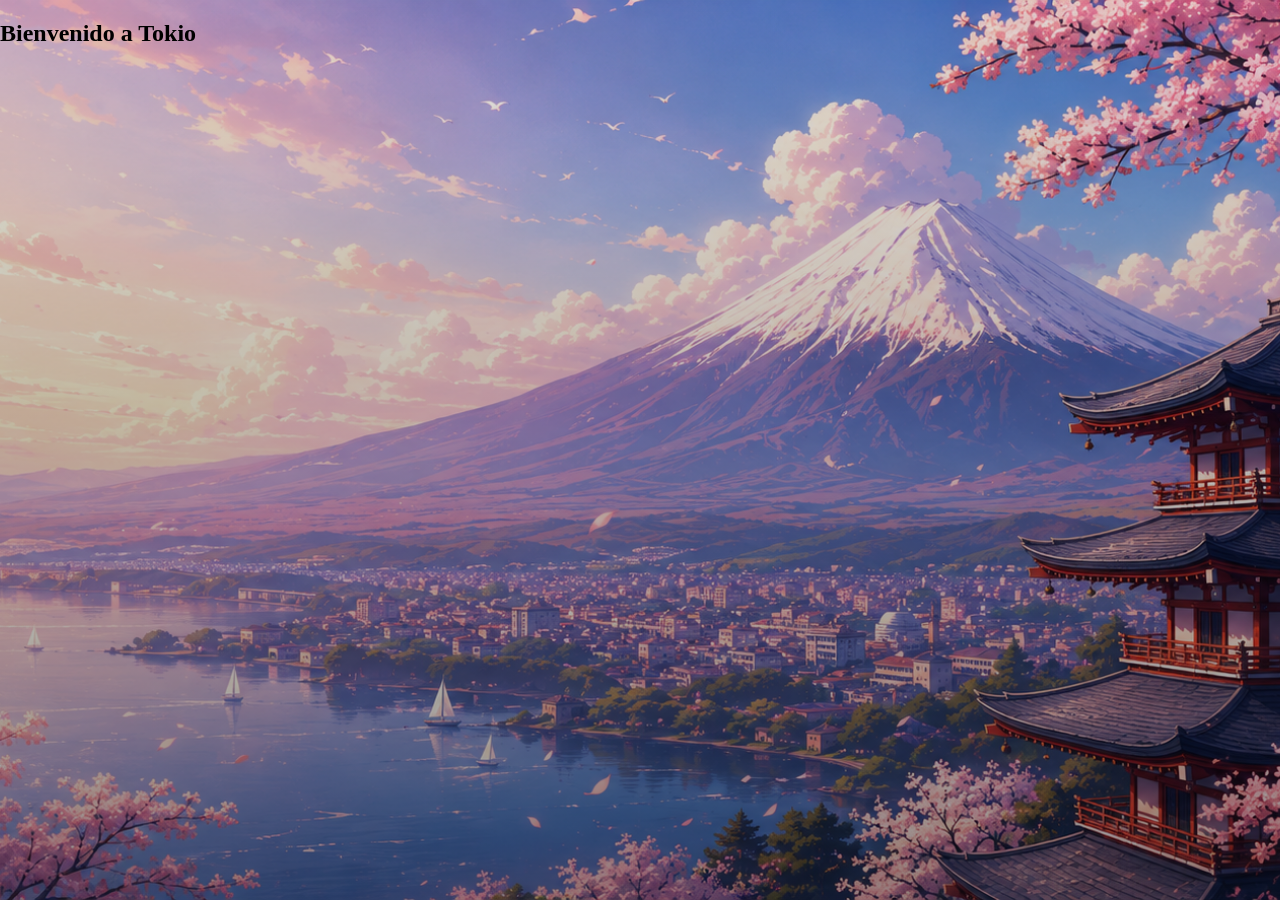
==== index.html @ 4c622a8d "Inicial" ====
<!DOCTYPE html>
<html lang="en">
<head>
    <meta charset="UTF-8">
    <meta name="viewport" content="width=device-width, initial-scale=1.0">
    <title>Kizuna</title>
    <link rel="icon" href="favicon.png" type="image/x-icon">
    <link rel="stylesheet" href="styles.css">
</head>
<body>
    <section class="background-tokyo">
  <!-- Imagen de fondo de Tokio -->
  
  <!-- Contenedor de pétalos -->
  <div class="sakura-container">
    <span class="petal"></span><span class="petal"></span><span class="petal"></span><span class="petal"></span><span class="petal"></span><span class="petal"></span>
    <span class="petal"></span><span class="petal"></span><span class="petal"></span><span class="petal"></span><span class="petal"></span><span class="petal"></span>
    <span class="petal"></span><span class="petal"></span><span class="petal"></span><span class="petal"></span><span class="petal"></span><span class="petal"></span>
    <span class="petal"></span><span class="petal"></span><span class="petal"></span><span class="petal"></span><span class="petal"></span><span class="petal"></span>
    <span class="petal"></span><span class="petal"></span><span class="petal"></span><span class="petal"></span><span class="petal"></span><span class="petal"></span>
    <span class="petal"></span><span class="petal"></span><span class="petal"></span><span class="petal"></span><span class="petal"></span><span class="petal"></span>
    <span class="petal"></span><span class="petal"></span><span class="petal"></span><span class="petal"></span><span class="petal"></span><span class="petal"></span>
    <span class="petal"></span><span class="petal"></span><span class="petal"></span><span class="petal"></span><span class="petal"></span><span class="petal"></span>
    <span class="petal"></span><span class="petal"></span><span class="petal"></span><span class="petal"></span><span class="petal"></span><span class="petal"></span>
    <span class="petal"></span><span class="petal"></span><span class="petal"></span><span class="petal"></span><span class="petal"></span><span class="petal"></span>
    <span class="petal"></span><span class="petal"></span><span class="petal"></span><span class="petal"></span><span class="petal"></span><span class="petal"></span>
    <span class="petal"></span><span class="petal"></span><span class="petal"></span><span class="petal"></span><span class="petal"></span><span class="petal"></span>
    <span class="petal"></span><span class="petal"></span><span class="petal"></span><span class="petal"></span><span class="petal"></span><span class="petal"></span>
    <span class="petal"></span><span class="petal"></span><span class="petal"></span><span class="petal"></span><span class="petal"></span><span class="petal"></span>
    <span class="petal"></span><span class="petal"></span><span class="petal"></span><span class="petal"></span><span class="petal"></span><span class="petal"></span>
    
  </div>

   <div class="content">
    <h1>Bienvenido a Tokio</h1>
   </div>
    </section>

    <section>
      
    </section>
</body>
</html>
---- styles.css ----
/* Contenedor principal */
.background-tokyo {
  position: relative;
  width: 100%;
  height: 100vh;
  overflow: hidden;
}

/* Imagen de Tokio */
.background-tokyo {
  position: absolute;
  top: 0;
  left: 0;
  width: 100%;
  height: 100%;
  /* Gradiente arriba para resaltar pétalos y abajo para legibilidad */
  background-image: 
    linear-gradient(to bottom, rgba(0,0,0,0.1) 0%, rgba(0,0,0,0.4) 100%), 
    url('Fondo_tokio.png');
  background-size: cover;
  background-position: center;
}

/* Estilo de los pétalos */
.petal {
  position: absolute;
  top: -10%;
  background-color: #ff7893;
  border-radius: 150% 0 150% 0;
  width: 15px;
  height: 20px;
  z-index: 2;
  /* Sombra para que resalten sobre el fondo oscuro */
  animation: fall linear infinite;
}

/* Patrón cíclico: repite cada 10 pétalos para más variedad */
.petal:nth-child(10n+1) { left: 5%; animation-duration: 5s; animation-delay: 0s; }
.petal:nth-child(10n+2) { left: 15%; animation-duration: 8s; animation-delay: 1s; width: 10px; }
.petal:nth-child(10n+3) { left: 25%; animation-duration: 6s; animation-delay: 2s; }
.petal:nth-child(10n+4) { left: 35%; animation-duration: 10s; animation-delay: 0.5s; width: 12px; }
.petal:nth-child(10n+5) { left: 45%; animation-duration: 7s; animation-delay: 3s; }
.petal:nth-child(10n+6) { left: 55%; animation-duration: 9s; animation-delay: 1.5s; width: 18px; }
.petal:nth-child(10n+7) { left: 65%; animation-duration: 4s; animation-delay: 4s; }
.petal:nth-child(10n+8) { left: 75%; animation-duration: 12s; animation-delay: 2.5s; width: 14px; }
.petal:nth-child(10n+9) { left: 85%; animation-duration: 4s; animation-delay: 1s; }
.petal:nth-child(10n+10) { left: 95%; animation-duration: 11s; animation-delay: 3.5s; width: 16px; }


/* Animación de caída y balanceo */
@keyframes fall {
  0% {
    transform: translateY(0) rotate(0deg) translateX(0);
    opacity: 1;
  }
  100% {
    transform: translateY(110vh) rotate(720deg) translateX(100px);
    opacity: 0;
  }
}
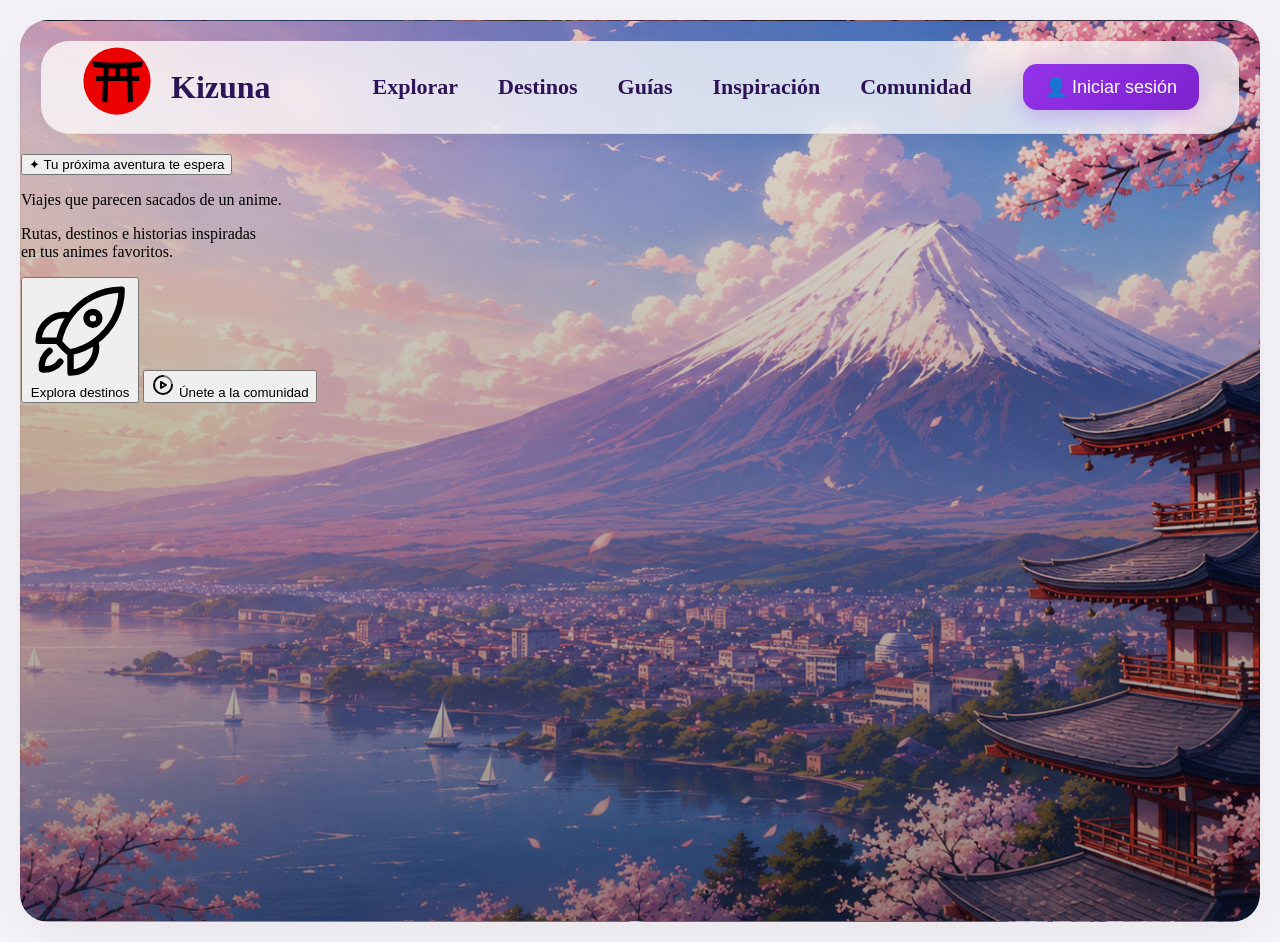
==== commit b742e04e: "dia 13/05/2026" ====
--- a/index.html
+++ b/index.html
@@ -8,9 +8,114 @@
     <link rel="stylesheet" href="styles.css">
 </head>
 <body>
-    <section class="background-tokyo">
-  <!-- Imagen de fondo de Tokio -->
-  
+  <section class="background-tokyo">
+   <!-- Imagen de fondo de Tokio -->
+  <nav class="menu_pricipal">
+
+   <div class="logo">
+    <span class="logo-icon">
+      <svg 
+      height="80px" 
+      width="80px" 
+      version="1.1" 
+      id="_x32_" 
+      xmlns="http://www.w3.org/2000/svg" 
+      xmlns:xlink="http://www.w3.org/1999/xlink" 
+      viewBox="-110.64 -110.64 800.28 800.28" 
+      xml:space="preserve" 
+      fill="#000000" 
+      transform="matrix(1, 0, 0, 1, 0, 0)rotate(0)" 
+      stroke="#000000" stroke-width="0.00512">
+      <g id="SVGRepo_bgCarrier" 
+      stroke-width="0" 
+      transform="translate(10.240000000000009,10.240000000000009), scale(0.96)">
+      <rect 
+      x="-100.64" 
+      y="-100.64" 
+      width="700.28" 
+      height="700.28" 
+      rx="368.64" 
+      fill="#eb0000" 
+      strokewidth="0">
+      </rect>
+      </g><g 
+      id="SVGRepo_tracerCarrier" 
+      stroke-linecap="round" 
+      stroke-linejoin="round" 
+      stroke="#CCCCCC" 
+      stroke-width="2.048">
+      </g><g 
+      id="SVGRepo_iconCarrier"> 
+      <style type="text/css"> .st0{fill:#000000;} </style> 
+      <g> 
+      <path class="st0" d="M512,50.975c-84.815,13.448-170.396,16.908-256.008,16.908c-85.596,0-171.185-3.46-255.992-16.908 l17.42,57.317c32.545,4.632,65.18,8.312,97.88,11.047l-3.216,81.64H40.238v47.582h69.967l-8.296,210.462l50.788,2.002 l8.377-212.464h189.851l8.377,212.464l50.796-2.002l-8.304-210.462h69.968v-47.582h-71.848l-3.215-81.64 c32.7-2.735,65.351-6.414,97.889-11.047L512,50.975z M230.586,200.979h-67.615l3.078-78.156c21.49,1.148,43.022,1.864,64.538,2.181 V200.979z M281.414,200.979v-75.974c21.531-0.318,43.038-1.034,64.562-2.181l3.078,78.156H281.414z"></path> </g> </g></svg>
+    
+   </span>
+    <h2>Kizuna</h2>
+   </div>
+
+   <ul class="nav-links">
+    <li><a href="#">Explorar</a></li>
+    <li><a href="#">Destinos</a></li>
+    <li><a href="#">Guías</a></li>
+    <li><a href="#">Inspiración</a></li>
+    <li><a href="#">Comunidad</a></li>
+   </ul>
+
+   <button class="login-btn">
+    <span>👤</span>
+    Iniciar sesión
+   </button>
+
+  </nav>
+
+  <button class="aventura-button">
+   <span class="star_aventura-sparkle">✦</span>
+   <span>Tu próxima aventura te espera</span>
+  </button>
+
+  <div class="descrip">
+   <p>Viajes que parecen sacados de un anime.</p>
+  </div>
+  <div class="descrip_2">
+   <p>Rutas, destinos e historias inspiradas<br>en tus animes favoritos.</p>
+  </div>
+
+  <div class="botones">
+   <button class="explora-btn">
+    <svg 
+     xmlns="http://www.w3.org/2000/svg" 
+     fill="none" 
+     viewBox="0 0 24 24" 
+     stroke-width="1.5" 
+     stroke="currentColor" 
+     class="size-6">
+     <path 
+     stroke-linecap="round" 
+     stroke-linejoin="round" 
+     d="M15.59 14.37a6 6 0 0 1-5.84 7.38v-4.8m5.84-2.58a14.98 14.98 0 0 0 6.16-12.12A14.98 14.98 0 0 0 9.631 8.41m5.96 5.96a14.926 14.926 0 0 1-5.841 2.58m-.119-8.54a6 6 0 0 0-7.381 5.84h4.8m2.581-5.84a14.927 14.927 0 0 0-2.58 5.84m2.699 2.7c-.103.021-.207.041-.311.06a15.09 15.09 0 0 1-2.448-2.448 14.9 14.9 0 0 1 .06-.312m-2.24 2.39a4.493 4.493 0 0 0-1.757 4.306 4.493 4.493 0 0 0 4.306-1.758M16.5 9a1.5 1.5 0 1 1-3 0 1.5 1.5 0 0 1 3 0Z" />
+    </svg>
+     Explora destinos
+  </button>
+  <button class="video-btn">
+    <svg xmlns="http://www.w3.org/2000/svg" 
+     width="24" 
+     height="24" 
+     viewBox="0 0 24 24" 
+     fill="none" 
+     stroke="currentColor" 
+     stroke-width="2" 
+     stroke-linecap="round" 
+     stroke-linejoin="round" 
+     class="icon icon-tabler icons-tabler-outline icon-tabler-brand-parsinta">
+     <path stroke="none" d="M0 0h24v24H0z" fill="none" />
+     <path d="M12 3a9 9 0 1 0 9 9" />
+     <path d="M21 12a9 9 0 0 0 -9 -9" opacity=".5" />
+     <path d="M10 9v6l5 -3l-5 -3" />
+   </svg>
+    Únete a la comunidad
+  </button>
+</div>
   <!-- Contenedor de pétalos -->
   <div class="sakura-container">
     <span class="petal"></span><span class="petal"></span><span class="petal"></span><span class="petal"></span><span class="petal"></span><span class="petal"></span>
@@ -30,10 +135,6 @@
     <span class="petal"></span><span class="petal"></span><span class="petal"></span><span class="petal"></span><span class="petal"></span><span class="petal"></span>
     
   </div>
-
-   <div class="content">
-    <h1>Bienvenido a Tokio</h1>
-   </div>
     </section>
 
     <section>
--- a/styles.css
+++ b/styles.css
@@ -1,18 +1,25 @@
+body {
+  margin: 0;
+  padding: 0;
+  display: flex;
+  overflow-x: hidden;
+  justify-content: center;
+  align-items: center;
+  background:#f5f3f8;
+}
+
 /* Contenedor principal */
 .background-tokyo {
-  position: relative;
   width: 100%;
   height: 100vh;
+  margin: 20px;
+  border-radius: 28px;
   overflow: hidden;
-}
-
-/* Imagen de Tokio */
-.background-tokyo {
-  position: absolute;
+  border: 1px solid rgba(0,0,0,0.06);
+  background: rgb(255, 219, 219);
+  box-shadow:0 10px 40px rgba(0,0,0,0.06);
   top: 0;
   left: 0;
-  width: 100%;
-  height: 100%;
   /* Gradiente arriba para resaltar pétalos y abajo para legibilidad */
   background-image: 
     linear-gradient(to bottom, rgba(0,0,0,0.1) 0%, rgba(0,0,0,0.4) 100%), 
@@ -57,4 +64,90 @@
     transform: translateY(110vh) rotate(720deg) translateX(100px);
     opacity: 0;
   }
+}
+
+/* contenedor del menu */
+.menu_pricipal {
+  display:flex;
+  width: fill-content;
+  margin: 20px;
+  border-radius: 28px;
+  align-items:center;
+  justify-content:space-between;
+  padding:1px 40px;
+  background:rgba(255,255,255,0.75);
+  backdrop-filter:blur(12px);
+  border-bottom:1px solid rgba(0,0,0,0.05);
+  box-shadow:
+    0 4px 20px rgba(0,0,0,0.04);
+}
+
+/* logo del menu */
+
+.logo{
+  display:flex;
+  align-items:center;
+  width: 200px;
+  gap:10px;
+  color:#2d1457;
+}
+
+.logo h2{
+  font-size:32px;
+  font-weight:700;
+}
+
+.logo-icon{
+  width: auto;
+  height: auto;
+}
+
+/* palabras del menu */
+.nav-links{
+  display:flex;
+  gap:40px;
+
+  list-style:none;
+}
+
+.nav-links a{
+  text-decoration:none;
+  color:#2d1457;
+  font-size:22px;
+  font-weight:600;
+  transition:0.3s ease;
+}
+
+.nav-links a:hover{
+  color:#9333ea;
+}
+
+/* boton de iniciar sesion */
+.login-btn{
+  display:flex;
+  align-items:center;
+  gap:5px;
+  border:none;
+  padding:12px 22px;
+  border-radius:14px;
+  background:linear-gradient(
+    135deg,
+    #9333ea,
+    #7e22ce
+  );
+
+  color:white;
+  font-size:18px;
+  font-weight:500;
+  cursor:pointer;
+  box-shadow:
+    0 8px 20px rgba(147,51,234,0.25);
+  transition:0.3s ease;
+}
+
+.login-btn:hover{
+  transform:translateY(-2px);
+
+  box-shadow:
+    0 12px 24px rgba(147,51,234,0.35);
 }
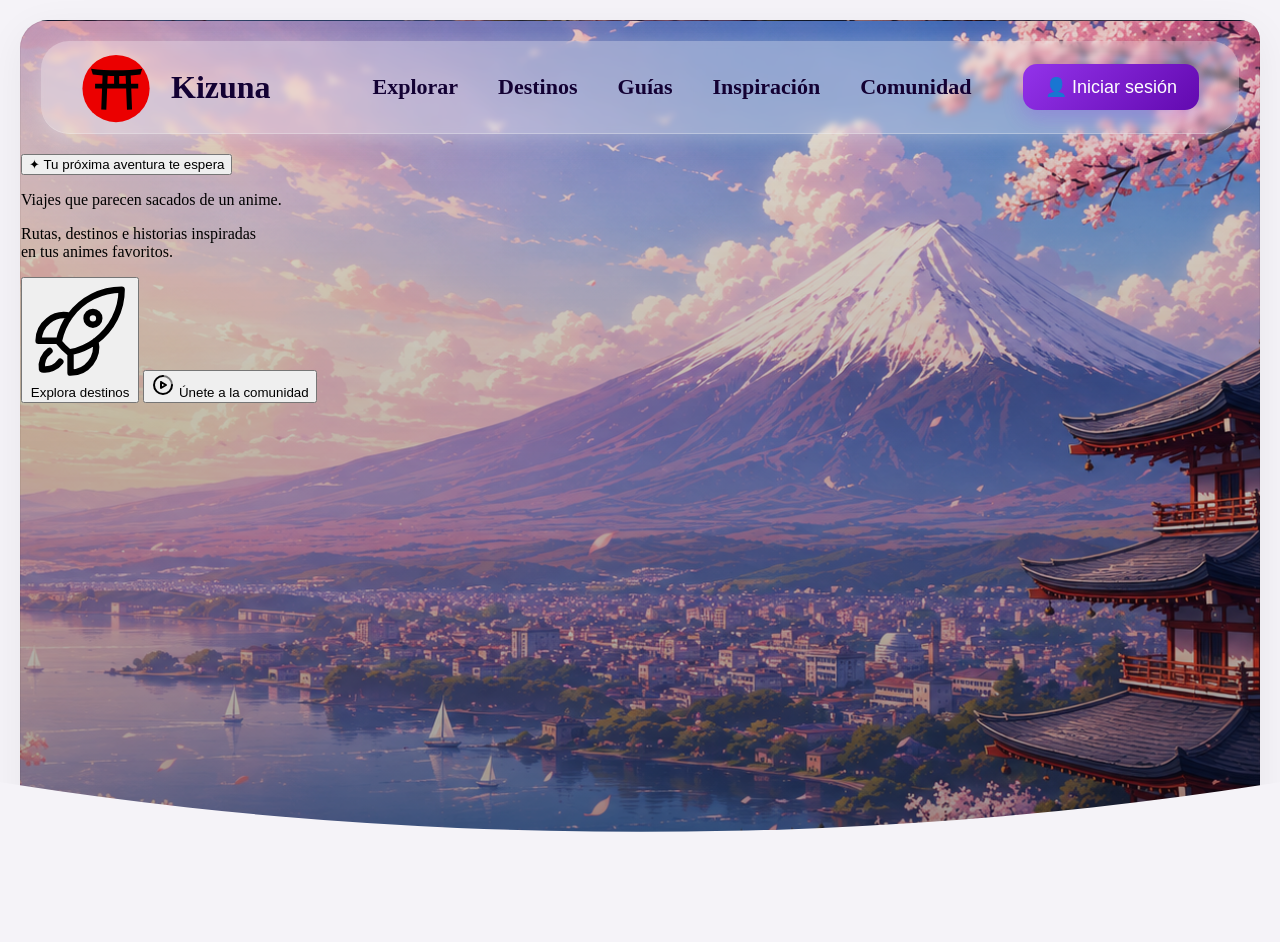
==== commit 465e9f85: "cambios noche" ====
--- a/index.html
+++ b/index.html
@@ -21,14 +21,14 @@
       id="_x32_" 
       xmlns="http://www.w3.org/2000/svg" 
       xmlns:xlink="http://www.w3.org/1999/xlink" 
-      viewBox="-110.64 -110.64 800.28 800.28" 
+      viewBox="-100.64 -185.64 800.28 800.28" 
       xml:space="preserve" 
       fill="#000000" 
       transform="matrix(1, 0, 0, 1, 0, 0)rotate(0)" 
       stroke="#000000" stroke-width="0.00512">
       <g id="SVGRepo_bgCarrier" 
       stroke-width="0" 
-      transform="translate(10.240000000000009,10.240000000000009), scale(0.96)">
+      transform="translate(10.240000000000009,10.240000000000009), scale(0.96)">  
       <rect 
       x="-100.64" 
       y="-100.64" 
--- a/styles.css
+++ b/styles.css
@@ -5,7 +5,7 @@
   overflow-x: hidden;
   justify-content: center;
   align-items: center;
-  background:#f5f3f8;
+  background: #f5f3f8;
 }
 
 /* Contenedor principal */
@@ -13,19 +13,20 @@
   width: 100%;
   height: 100vh;
   margin: 20px;
-  border-radius: 28px;
+  border-radius: 28px 20px 20px 28px;
   overflow: hidden;
-  border: 1px solid rgba(0,0,0,0.06);
+  border: 1px solid rgba(0, 0, 0, 0.06);
   background: rgb(255, 219, 219);
-  box-shadow:0 10px 40px rgba(0,0,0,0.06);
+  box-shadow: 0 10px 40px rgba(0, 0, 0, 0.06);
   top: 0;
   left: 0;
   /* Gradiente arriba para resaltar pétalos y abajo para legibilidad */
-  background-image: 
-    linear-gradient(to bottom, rgba(0,0,0,0.1) 0%, rgba(0,0,0,0.4) 100%), 
+  background-image:
+    linear-gradient(to bottom, rgba(0, 0, 0, 0.1) 0%, rgba(0, 0, 0, 0.4) 100%),
     url('Fondo_tokio.png');
   background-size: cover;
   background-position: center;
+  clip-path: ellipse(150% 90% at 50% 0%);
 }
 
 /* Estilo de los pétalos */
@@ -42,16 +43,70 @@
 }
 
 /* Patrón cíclico: repite cada 10 pétalos para más variedad */
-.petal:nth-child(10n+1) { left: 5%; animation-duration: 5s; animation-delay: 0s; }
-.petal:nth-child(10n+2) { left: 15%; animation-duration: 8s; animation-delay: 1s; width: 10px; }
-.petal:nth-child(10n+3) { left: 25%; animation-duration: 6s; animation-delay: 2s; }
-.petal:nth-child(10n+4) { left: 35%; animation-duration: 10s; animation-delay: 0.5s; width: 12px; }
-.petal:nth-child(10n+5) { left: 45%; animation-duration: 7s; animation-delay: 3s; }
-.petal:nth-child(10n+6) { left: 55%; animation-duration: 9s; animation-delay: 1.5s; width: 18px; }
-.petal:nth-child(10n+7) { left: 65%; animation-duration: 4s; animation-delay: 4s; }
-.petal:nth-child(10n+8) { left: 75%; animation-duration: 12s; animation-delay: 2.5s; width: 14px; }
-.petal:nth-child(10n+9) { left: 85%; animation-duration: 4s; animation-delay: 1s; }
-.petal:nth-child(10n+10) { left: 95%; animation-duration: 11s; animation-delay: 3.5s; width: 16px; }
+.petal:nth-child(10n+1) {
+  left: 5%;
+  animation-duration: 5s;
+  animation-delay: 0s;
+}
+
+.petal:nth-child(10n+2) {
+  left: 15%;
+  animation-duration: 8s;
+  animation-delay: 1s;
+  width: 10px;
+}
+
+.petal:nth-child(10n+3) {
+  left: 25%;
+  animation-duration: 6s;
+  animation-delay: 2s;
+}
+
+.petal:nth-child(10n+4) {
+  left: 35%;
+  animation-duration: 10s;
+  animation-delay: 0.5s;
+  width: 12px;
+}
+
+.petal:nth-child(10n+5) {
+  left: 45%;
+  animation-duration: 7s;
+  animation-delay: 3s;
+}
+
+.petal:nth-child(10n+6) {
+  left: 55%;
+  animation-duration: 9s;
+  animation-delay: 1.5s;
+  width: 18px;
+}
+
+.petal:nth-child(10n+7) {
+  left: 65%;
+  animation-duration: 4s;
+  animation-delay: 4s;
+}
+
+.petal:nth-child(10n+8) {
+  left: 75%;
+  animation-duration: 12s;
+  animation-delay: 2.5s;
+  width: 14px;
+}
+
+.petal:nth-child(10n+9) {
+  left: 85%;
+  animation-duration: 4s;
+  animation-delay: 1s;
+}
+
+.petal:nth-child(10n+10) {
+  left: 95%;
+  animation-duration: 11s;
+  animation-delay: 3.5s;
+  width: 16px;
+}
 
 
 /* Animación de caída y balanceo */
@@ -60,6 +115,7 @@
     transform: translateY(0) rotate(0deg) translateX(0);
     opacity: 1;
   }
+
   100% {
     transform: translateY(110vh) rotate(720deg) translateX(100px);
     opacity: 0;
@@ -68,86 +124,84 @@
 
 /* contenedor del menu */
 .menu_pricipal {
-  display:flex;
+  display: flex;
   width: fill-content;
   margin: 20px;
   border-radius: 28px;
-  align-items:center;
-  justify-content:space-between;
-  padding:1px 40px;
-  background:rgba(255,255,255,0.75);
-  backdrop-filter:blur(12px);
-  border-bottom:1px solid rgba(0,0,0,0.05);
+  align-items: center;
+  justify-content: space-between;
+  padding: 1px 40px;
+  background: rgba(255, 253, 253, 0.358);
+  backdrop-filter: blur(3px);
+  border-bottom: 1px solid rgba(241, 241, 241, 0.348);
   box-shadow:
-    0 4px 20px rgba(0,0,0,0.04);
+    0 4px 20px rgba(241, 241, 241, 0.348);
 }
 
 /* logo del menu */
 
-.logo{
-  display:flex;
-  align-items:center;
+.logo {
+  display: flex;
+  align-items: center;
   width: 200px;
-  gap:10px;
-  color:#2d1457;
-}
-
-.logo h2{
-  font-size:32px;
-  font-weight:700;
-}
-
-.logo-icon{
+  gap: 10px;
+  color: #130133;
+}
+
+.logo h2 {
+  font-size: 32px;
+  font-weight: 700;
+}
+
+.logo-icon {
   width: auto;
   height: auto;
 }
 
 /* palabras del menu */
-.nav-links{
-  display:flex;
-  gap:40px;
-
-  list-style:none;
-}
-
-.nav-links a{
-  text-decoration:none;
-  color:#2d1457;
-  font-size:22px;
-  font-weight:600;
-  transition:0.3s ease;
-}
-
-.nav-links a:hover{
-  color:#9333ea;
+.nav-links {
+  display: flex;
+  gap: 40px;
+
+  list-style: none;
+}
+
+.nav-links a {
+  text-decoration: none;
+  color: #130133;
+  font-size: 22px;
+  font-weight: 600;
+  transition: 0.3s ease;
+}
+
+.nav-links a:hover {
+  color: #8c00ff;
 }
 
 /* boton de iniciar sesion */
-.login-btn{
-  display:flex;
-  align-items:center;
-  gap:5px;
-  border:none;
-  padding:12px 22px;
-  border-radius:14px;
-  background:linear-gradient(
-    135deg,
-    #9333ea,
-    #7e22ce
-  );
-
-  color:white;
-  font-size:18px;
-  font-weight:500;
-  cursor:pointer;
+.login-btn {
+  display: flex;
+  align-items: center;
+  gap: 5px;
+  border: none;
+  padding: 12px 22px;
+  border-radius: 14px;
+  background: linear-gradient(135deg,
+      #9333ea,
+      #6209af);
+
+  color: white;
+  font-size: 18px;
+  font-weight: 500;
+  cursor: pointer;
   box-shadow:
-    0 8px 20px rgba(147,51,234,0.25);
-  transition:0.3s ease;
-}
-
-.login-btn:hover{
-  transform:translateY(-2px);
+    0 8px 20px rgba(147, 51, 234, 0.25);
+  transition: 0.3s ease;
+}
+
+.login-btn:hover {
+  transform: translateY(-2px);
 
   box-shadow:
-    0 12px 24px rgba(147,51,234,0.35);
+    0 12px 24px rgba(64, 1, 123, 0.738);
 }
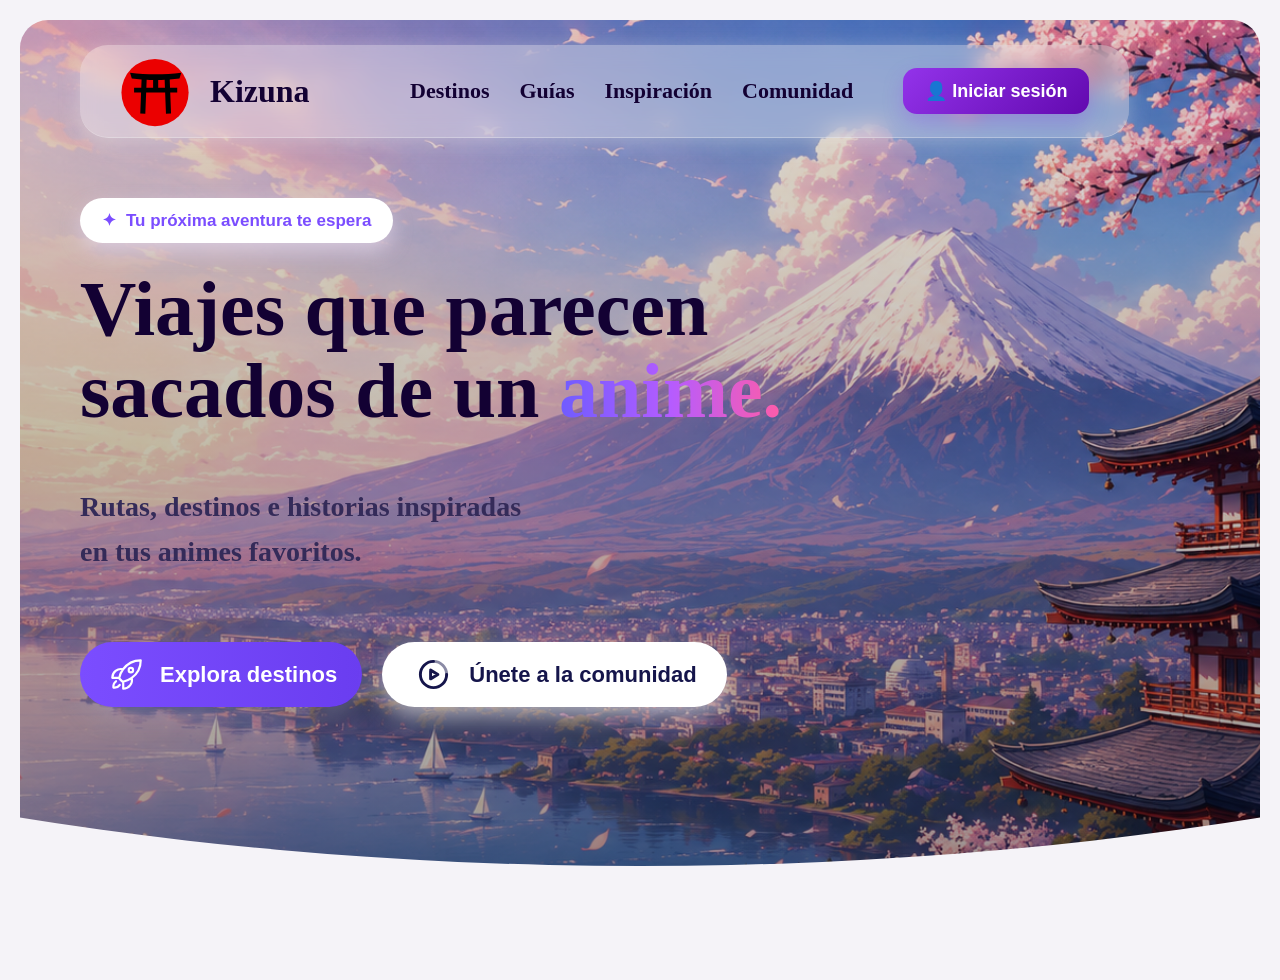
==== commit 6fa77407: "cambios 21/05/2026" ====
--- a/index.html
+++ b/index.html
@@ -1,5 +1,5 @@
 <!DOCTYPE html>
-<html lang="en">
+<html lang="es">
 <head>
     <meta charset="UTF-8">
     <meta name="viewport" content="width=device-width, initial-scale=1.0">
@@ -8,9 +8,11 @@
     <link rel="stylesheet" href="styles.css">
 </head>
 <body>
+ <div class="contenedor-padre">
   <section class="background-tokyo">
-   <!-- Imagen de fondo de Tokio -->
-  <nav class="menu_pricipal">
+   
+   <div class="hero-contenedor">
+    <nav class="menu_pricipal">
 
    <div class="logo">
     <span class="logo-icon">
@@ -55,8 +57,7 @@
    </div>
 
    <ul class="nav-links">
-    <li><a href="#">Explorar</a></li>
-    <li><a href="#">Destinos</a></li>
+    <li><a href="/destinos.html">Destinos</a></li>
     <li><a href="#">Guías</a></li>
     <li><a href="#">Inspiración</a></li>
     <li><a href="#">Comunidad</a></li>
@@ -67,78 +68,80 @@
     Iniciar sesión
    </button>
 
-  </nav>
+    </nav>
 
-  <button class="aventura-button">
-   <span class="star_aventura-sparkle">✦</span>
-   <span>Tu próxima aventura te espera</span>
-  </button>
+    <button class="aventura-button">
+    <span class="star_aventura-sparkle">✦</span>
+    <span>Tu próxima aventura te espera</span>
+    </button>
 
-  <div class="descrip">
-   <p>Viajes que parecen sacados de un anime.</p>
-  </div>
-  <div class="descrip_2">
-   <p>Rutas, destinos e historias inspiradas<br>en tus animes favoritos.</p>
-  </div>
+    <h1 class="titulo">
+   Viajes que parecen <br>
+   sacados de un <span>anime.</span>
+    </h1>
 
-  <div class="botones">
-   <button class="explora-btn">
-    <svg 
-     xmlns="http://www.w3.org/2000/svg" 
-     fill="none" 
-     viewBox="0 0 24 24" 
-     stroke-width="1.5" 
-     stroke="currentColor" 
-     class="size-6">
+    <div class="descrip_2">
+    <p>Rutas, destinos e historias inspiradas<br>en tus animes favoritos.</p>
+    </div>
+
+    <div class="botones">
+    <button class="explora-btn">
+     <svg 
+      xmlns="http://www.w3.org/2000/svg" 
+      fill="none" 
+      width= "43px" height= "35px"
+      viewBox="0 0 24 24" 
+      stroke-width="1.5" 
+      stroke="currentColor" 
+      class="size-6">
      <path 
-     stroke-linecap="round" 
-     stroke-linejoin="round" 
-     d="M15.59 14.37a6 6 0 0 1-5.84 7.38v-4.8m5.84-2.58a14.98 14.98 0 0 0 6.16-12.12A14.98 14.98 0 0 0 9.631 8.41m5.96 5.96a14.926 14.926 0 0 1-5.841 2.58m-.119-8.54a6 6 0 0 0-7.381 5.84h4.8m2.581-5.84a14.927 14.927 0 0 0-2.58 5.84m2.699 2.7c-.103.021-.207.041-.311.06a15.09 15.09 0 0 1-2.448-2.448 14.9 14.9 0 0 1 .06-.312m-2.24 2.39a4.493 4.493 0 0 0-1.757 4.306 4.493 4.493 0 0 0 4.306-1.758M16.5 9a1.5 1.5 0 1 1-3 0 1.5 1.5 0 0 1 3 0Z" />
+      stroke-linecap="round" 
+      stroke-linejoin="round" 
+      d="M15.59 14.37a6 6 0 0 1-5.84 7.38v-4.8m5.84-2.58a14.98 14.98 0 0 0 6.16-12.12A14.98 14.98 0 0 0 9.631 8.41m5.96 5.96a14.926 14.926 0 0 1-5.841 2.58m-.119-8.54a6 6 0 0 0-7.381 5.84h4.8m2.581-5.84a14.927 14.927 0 0 0-2.58 5.84m2.699 2.7c-.103.021-.207.041-.311.06a15.09 15.09 0 0 1-2.448-2.448 14.9 14.9 0 0 1 .06-.312m-2.24 2.39a4.493 4.493 0 0 0-1.757 4.306 4.493 4.493 0 0 0 4.306-1.758M16.5 9a1.5 1.5 0 1 1-3 0 1.5 1.5 0 0 1 3 0Z" />
+     </svg>
+      Explora destinos
+   </button>
+   <button class="video-btn">
+     <svg xmlns="http://www.w3.org/2000/svg" 
+      width="43px" 
+      height="35px" 
+      viewBox="0 0 24 24" 
+      fill="none" 
+      stroke="currentColor" 
+      stroke-width="2" 
+      stroke-linecap="round" 
+      stroke-linejoin="round" 
+      class="icon icon-tabler icons-tabler-outline icon-tabler-brand-parsinta">
+      <path stroke="none" d="M0 0h24v24H0z" fill="none" />
+      <path d="M12 3a9 9 0 1 0 9 9" />
+      <path d="M21 12a9 9 0 0 0 -9 -9" opacity=".5" />
+      <path d="M10 9v6l5 -3l-5 -3" />
     </svg>
-     Explora destinos
-  </button>
-  <button class="video-btn">
-    <svg xmlns="http://www.w3.org/2000/svg" 
-     width="24" 
-     height="24" 
-     viewBox="0 0 24 24" 
-     fill="none" 
-     stroke="currentColor" 
-     stroke-width="2" 
-     stroke-linecap="round" 
-     stroke-linejoin="round" 
-     class="icon icon-tabler icons-tabler-outline icon-tabler-brand-parsinta">
-     <path stroke="none" d="M0 0h24v24H0z" fill="none" />
-     <path d="M12 3a9 9 0 1 0 9 9" />
-     <path d="M21 12a9 9 0 0 0 -9 -9" opacity=".5" />
-     <path d="M10 9v6l5 -3l-5 -3" />
-   </svg>
-    Únete a la comunidad
-  </button>
-</div>
+     Únete a la comunidad
+   </button>
+    </div>
+
+   </div>
   <!-- Contenedor de pétalos -->
-  <div class="sakura-container">
-    <span class="petal"></span><span class="petal"></span><span class="petal"></span><span class="petal"></span><span class="petal"></span><span class="petal"></span>
-    <span class="petal"></span><span class="petal"></span><span class="petal"></span><span class="petal"></span><span class="petal"></span><span class="petal"></span>
-    <span class="petal"></span><span class="petal"></span><span class="petal"></span><span class="petal"></span><span class="petal"></span><span class="petal"></span>
-    <span class="petal"></span><span class="petal"></span><span class="petal"></span><span class="petal"></span><span class="petal"></span><span class="petal"></span>
-    <span class="petal"></span><span class="petal"></span><span class="petal"></span><span class="petal"></span><span class="petal"></span><span class="petal"></span>
-    <span class="petal"></span><span class="petal"></span><span class="petal"></span><span class="petal"></span><span class="petal"></span><span class="petal"></span>
-    <span class="petal"></span><span class="petal"></span><span class="petal"></span><span class="petal"></span><span class="petal"></span><span class="petal"></span>
-    <span class="petal"></span><span class="petal"></span><span class="petal"></span><span class="petal"></span><span class="petal"></span><span class="petal"></span>
-    <span class="petal"></span><span class="petal"></span><span class="petal"></span><span class="petal"></span><span class="petal"></span><span class="petal"></span>
-    <span class="petal"></span><span class="petal"></span><span class="petal"></span><span class="petal"></span><span class="petal"></span><span class="petal"></span>
-    <span class="petal"></span><span class="petal"></span><span class="petal"></span><span class="petal"></span><span class="petal"></span><span class="petal"></span>
-    <span class="petal"></span><span class="petal"></span><span class="petal"></span><span class="petal"></span><span class="petal"></span><span class="petal"></span>
-    <span class="petal"></span><span class="petal"></span><span class="petal"></span><span class="petal"></span><span class="petal"></span><span class="petal"></span>
-    <span class="petal"></span><span class="petal"></span><span class="petal"></span><span class="petal"></span><span class="petal"></span><span class="petal"></span>
-    <span class="petal"></span><span class="petal"></span><span class="petal"></span><span class="petal"></span><span class="petal"></span><span class="petal"></span>
+   <div class="sakura-container">
+     <span class="petal"></span><span class="petal"></span><span class="petal"></span><span class="petal"></span><span class="petal"></span><span class="petal"></span>
+     <span class="petal"></span><span class="petal"></span><span class="petal"></span><span class="petal"></span><span class="petal"></span><span class="petal"></span>
+     <span class="petal"></span><span class="petal"></span><span class="petal"></span><span class="petal"></span><span class="petal"></span><span class="petal"></span>
+     <span class="petal"></span><span class="petal"></span><span class="petal"></span><span class="petal"></span><span class="petal"></span><span class="petal"></span>
+     <span class="petal"></span><span class="petal"></span><span class="petal"></span><span class="petal"></span><span class="petal"></span><span class="petal"></span>
+     <span class="petal"></span><span class="petal"></span><span class="petal"></span><span class="petal"></span><span class="petal"></span><span class="petal"></span>
+     <span class="petal"></span><span class="petal"></span><span class="petal"></span><span class="petal"></span><span class="petal"></span><span class="petal"></span>
+     <span class="petal"></span><span class="petal"></span><span class="petal"></span><span class="petal"></span><span class="petal"></span><span class="petal"></span>
+     <span class="petal"></span><span class="petal"></span><span class="petal"></span><span class="petal"></span><span class="petal"></span><span class="petal"></span>
+     <span class="petal"></span><span class="petal"></span><span class="petal"></span><span class="petal"></span><span class="petal"></span><span class="petal"></span>
+     <span class="petal"></span><span class="petal"></span><span class="petal"></span><span class="petal"></span><span class="petal"></span><span class="petal"></span>
+     <span class="petal"></span><span class="petal"></span><span class="petal"></span><span class="petal"></span><span class="petal"></span><span class="petal"></span>
+     <span class="petal"></span><span class="petal"></span><span class="petal"></span><span class="petal"></span><span class="petal"></span><span class="petal"></span>
+     <span class="petal"></span><span class="petal"></span><span class="petal"></span><span class="petal"></span><span class="petal"></span><span class="petal"></span>
+     <span class="petal"></span><span class="petal"></span><span class="petal"></span><span class="petal"></span><span class="petal"></span><span class="petal"></span>
     
-  </div>
-    </section>
-
-    <section>
-      
-    </section>
+    </div>
+  </section>
+ </div>
 </body>
 </html>
--- a/styles.css
+++ b/styles.css
@@ -1,29 +1,36 @@
-body {
-  margin: 0;
-  padding: 0;
-  display: flex;
+body{
+  margin: 20px;
+  background: #f5f3f8;
   overflow-x: hidden;
+}
+
+.hero-contenedor{
+  display: flex;
   justify-content: center;
-  align-items: center;
-  background: #f5f3f8;
+  align-items: start;
+  flex-direction: column;
+  width: 100%;
+  max-width: 1300px;
+  padding: 5px 60px;
+  box-sizing: border-box;
+  position: relative;
+  z-index: 5;
 }
 
 /* Contenedor principal */
 .background-tokyo {
   width: 100%;
-  height: 100vh;
-  margin: 20px;
-  border-radius: 28px 20px 20px 28px;
+  min-height: 100vh;
+  position: relative;
   overflow: hidden;
-  border: 1px solid rgba(0, 0, 0, 0.06);
-  background: rgb(255, 219, 219);
-  box-shadow: 0 10px 40px rgba(0, 0, 0, 0.06);
-  top: 0;
-  left: 0;
-  /* Gradiente arriba para resaltar pétalos y abajo para legibilidad */
+  border-radius: 28px;
+  padding: 20px 0;
   background-image:
-    linear-gradient(to bottom, rgba(0, 0, 0, 0.1) 0%, rgba(0, 0, 0, 0.4) 100%),
-    url('Fondo_tokio.png');
+    linear-gradient(
+      to bottom,
+      rgba(0,0,0,0.1),
+      rgba(0,0,0,0.4)
+    ),url('Fondo_tokio.png');
   background-size: cover;
   background-position: center;
   clip-path: ellipse(150% 90% at 50% 0%);
@@ -125,14 +132,16 @@
 /* contenedor del menu */
 .menu_pricipal {
   display: flex;
-  width: fill-content;
-  margin: 20px;
+  width: auto;
+  margin: 0px;
+  gap: 50px;
   border-radius: 28px;
   align-items: center;
   justify-content: space-between;
   padding: 1px 40px;
   background: rgba(255, 253, 253, 0.358);
-  backdrop-filter: blur(3px);
+  backdrop-filter: blur(10px);
+   margin-bottom: 60px;
   border-bottom: 1px solid rgba(241, 241, 241, 0.348);
   box-shadow:
     0 4px 20px rgba(241, 241, 241, 0.348);
@@ -161,8 +170,7 @@
 /* palabras del menu */
 .nav-links {
   display: flex;
-  gap: 40px;
-
+  gap: 30px;
   list-style: none;
 }
 
@@ -192,7 +200,7 @@
 
   color: white;
   font-size: 18px;
-  font-weight: 500;
+  font-weight: 600;
   cursor: pointer;
   box-shadow:
     0 8px 20px rgba(147, 51, 234, 0.25);
@@ -204,4 +212,267 @@
 
   box-shadow:
     0 12px 24px rgba(64, 1, 123, 0.738);
+}
+
+/* titulo de la pagina*/
+.titulo{
+  font-size: 78px;
+  line-height: 1.05;
+  font-weight: 800;
+  color: #130133;
+  margin:
+    25px 0;
+}
+.titulo span{
+  background: linear-gradient(
+    90deg,
+    #6f5cff,
+    #b55cff,
+    #ff5ca8
+  );
+  -webkit-background-clip: text;
+  -webkit-text-fill-color: transparent;
+  background-clip: text;
+  color: transparent;
+}
+
+.descrip_2{
+  max-width: 520px;
+  font-size: 28px;
+  font-weight: 600;
+  line-height: 1.6;
+  color: #342b59;
+  margin-bottom: 40px;
+}
+
+/* boton de aventura */
+.aventura-button{
+  display: inline-flex;
+  align-items: center;
+  gap: 10px;
+  padding: 12px 22px;
+  font-size: 17px;
+  border: none;
+  cursor: pointer;
+  background: white;
+  color: #7b4dff;
+  border-radius: 50px;
+  font-weight: 600;
+  box-shadow:
+    0 8px 20px rgba(225, 213, 236, 0.712);
+  transition: 0.3s ease;
+}
+
+.aventura-button:hover {
+  transform: translateY(-2px);
+
+  box-shadow:
+    0 12px 24px rgba(151, 85, 212, 0.836);
+}
+
+.botones{
+  display: flex;
+  gap: 20px;
+}
+/* boton de explora */
+.explora-btn{
+  display: flex;
+  align-items: center;
+  gap: 12px;
+  background: linear-gradient(
+    90deg,
+    #7b4dff,
+    #6a3df0
+  );
+  color: white;
+  text-decoration: none;
+  padding: 10px 25px;
+  border: none;
+  cursor: pointer;
+  border-radius: 50px;
+  font-size: 22px;
+  font-weight: 600;
+  box-shadow:
+    0 10px 25px rgba(180, 174, 199, 0.25);
+  transition: 0.3s ease;
+}
+
+.explora-btn:hover{
+  transform: translateY(-3px);
+  box-shadow:
+    0 15px 30px rgba(123, 77, 255, 0.35);
+}
+
+/* boton de video */
+.video-btn{
+  display: flex;
+  align-items: center;
+  gap: 14px;
+  background: white;
+  color: #15154b;
+  text-decoration: none;
+  padding: 15px 30px;
+  border: none;
+  cursor: pointer;
+  border-radius: 50px;
+  font-size: 22px;
+  font-weight: 600;
+  box-shadow:
+    0 10px 25px rgba(233, 226, 226, 0.678);
+  transition: 0.3s ease;
+}
+
+.video-btn:hover{
+  transform: translateY(-3px);
+   box-shadow:
+    0 10px 25px rgba(238, 247, 248, 0.897);
+}
+
+/*---------------------------destinos---------------------------*/
+.gallery-dest{
+  display: flex;
+  width: 100%;
+  max-width: 1500px;
+  height: 600px;
+  gap: 20px;
+  margin: 0 auto;
+}
+
+.destin{
+  flex: 1;
+  background-size: cover;
+  background-position: center;
+  border-radius: 20px;
+  cursor: pointer;
+  filter: grayscale(80%);
+  transition: flex 0.6s cubic-bezier(0.25, 1, 0.5, 1), filter 0.6s ease;
+  position: relative; 
+  overflow: hidden;
+}
+
+.d1{
+  background-image: url('img_observ/kioto.png');
+}
+.d2{
+  background-image: url('img_observ/kamakura.png');
+}
+.d3{
+  background-image: url('img_observ/grindelwald.png');
+}
+.d4{
+  background-image: url('img_observ/cinque_terre.png');
+}
+
+.destin:hover {
+  flex: 4;
+  filter: grayscale(0%);
+}
+
+/* Contenedor superior alineado a los extremos */
+.destin-top {
+  position: absolute;
+  top: 0;
+  left: 0;
+  width: 100%;
+  padding: 20px;
+  box-sizing: border-box;
+  display: flex;
+  justify-content: space-between; /* Empuja el país a la izquierda y el corazón a la derecha */
+  align-items: center;
+  z-index: 3; /* Se asegura de flotar sobre el filtro gris */
+}
+
+/* El óvalo blanco de "Japón" */
+.simbolo-pais {
+  background: rgba(255, 255, 255, 0.9); /* Blanco con un toque sutil de transparencia */
+  backdrop-filter: blur(4px);            /* Efecto vidrio esmerilado moderno */
+  color: #1a1a1a;                        /* Texto oscuro para contraste */
+  padding: 8px 16px;
+  border-radius: 50px;                    /* Esquinas completamente redondeadas en píldora */
+  display: flex;
+  align-items: center;
+  gap: 6px;                              /* Distancia exacta entre el mapa y el texto */
+  font-family: sans-serif;
+  font-size: 14px;
+  font-weight: 600;
+  box-shadow: 0 4px 10px rgba(0, 0, 0, 0.1);
+}
+
+/* El tamaño de la mini-burbuja de ubicación */
+.geo-icon {
+  width: 16px;
+  height: 16px;
+  color: #555555;
+}
+
+/* El botón circular transparente del corazón */
+.like-btn {
+  background: none;
+  border: none;
+  cursor: pointer;
+  padding: 0;
+  display: flex;
+  align-items: center;
+  justify-content: center;
+  transition: transform 0.2s ease;
+}
+
+.like-btn:hover {
+  transform: scale(1.15); /* Crece sutilmente al pasar el mouse */
+}
+
+/* El icono del corazón blanco */
+.heart-icon {
+  width: 28px;
+  height: 28px;
+  color: white;
+  fill: transparent;
+  filter: drop-shadow(0 2px 5px rgba(0,0,0,0.3));
+  transition: fill 0.3s ease; /* Hace que el relleno aparezca suavemente */
+}
+
+.like-btn:hover .heart-icon {
+  fill: white; /* Rellena el corazón al pasar el mouse */
+}
+
+
+.destin-content {
+  position: absolute;
+  bottom: 0;
+  left: 0;
+  width: 100%;
+  padding: 25px;
+  box-sizing: border-box;
+  color: white;
+  font-family: sans-serif;
+  background: linear-gradient(to top, rgba(0,0,0,0.8) 0%, rgba(0,0,0,0.4) 60%, rgba(0,0,0,0) 100%);
+  transition: opacity 0.4s ease; 
+}
+
+.titulo-k {
+  font-size: 26px;
+  font-weight: 700;
+  margin: 0 0 4px 0;
+}
+
+.sub-k {
+  font-size: 17px;
+  margin: 0 0 10px 0;
+  opacity: 0.9;
+}
+
+/* Contenedor Flexbox de la Calificación */
+.rating-k {
+  display: flex;
+  align-items: center;
+  gap: 6px;
+  font-size: 15px;
+}
+
+.score-k {
+  font-weight: 600;
+}
+
+.votes-k {
+  opacity: 0.7;
 }
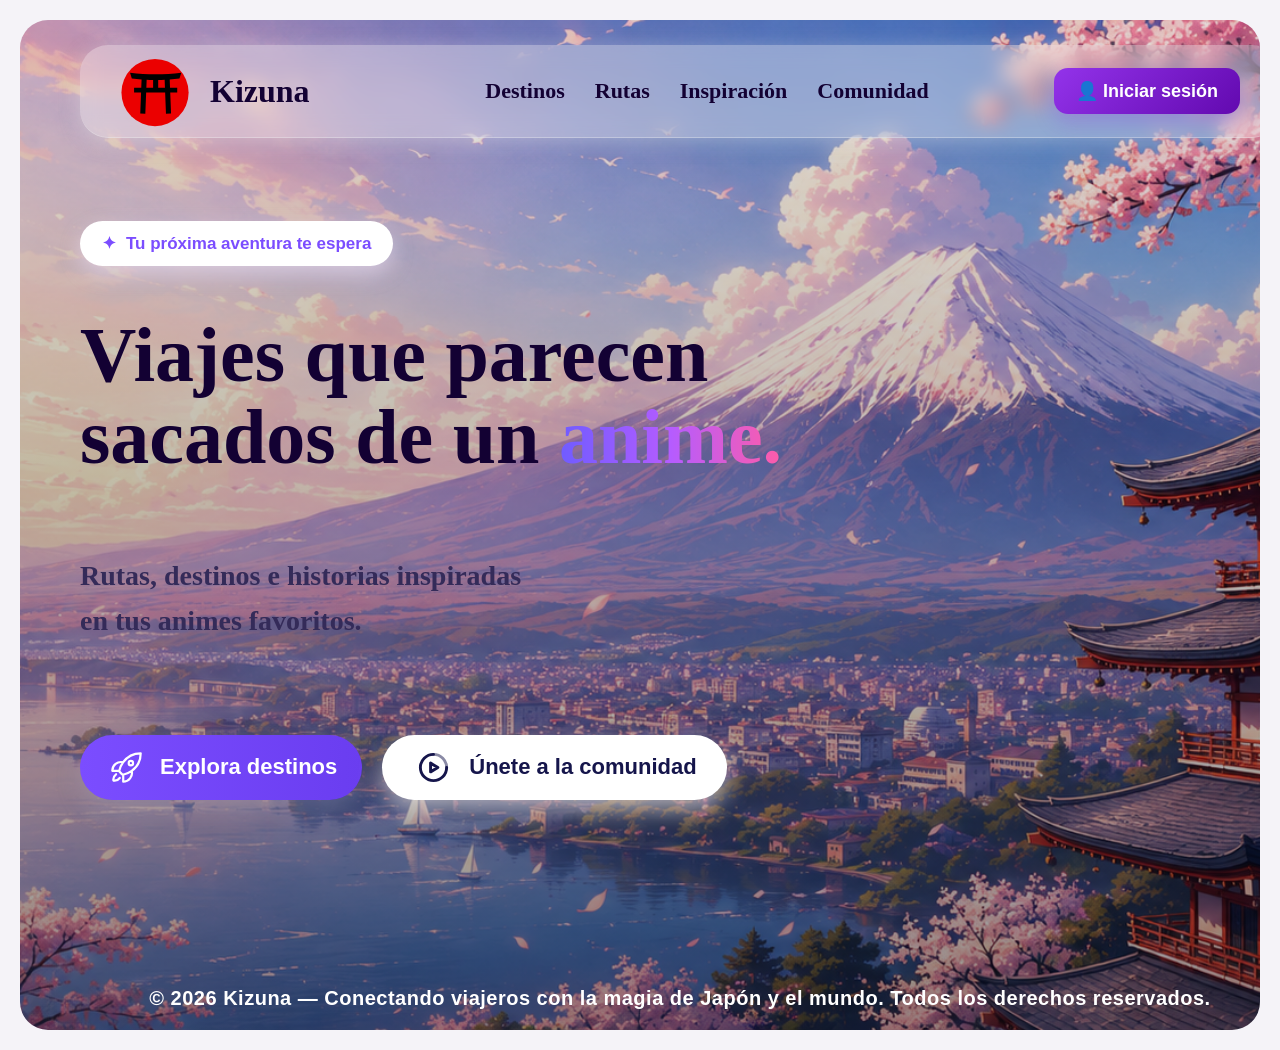
==== commit dcad870f: "pagina completa sin responsive" ====
--- a/index.html
+++ b/index.html
@@ -57,8 +57,8 @@
    </div>
 
    <ul class="nav-links">
-    <li><a href="/destinos.html">Destinos</a></li>
-    <li><a href="#">Guías</a></li>
+    <li><a href="destinos.html">Destinos</a></li>
+    <li><a href="rutas.html">Rutas</a></li>
     <li><a href="#">Inspiración</a></li>
     <li><a href="#">Comunidad</a></li>
    </ul>
@@ -141,6 +141,11 @@
      <span class="petal"></span><span class="petal"></span><span class="petal"></span><span class="petal"></span><span class="petal"></span><span class="petal"></span>
     
     </div>
+    <footer class="kizuna-footer">
+  <div class="footer-contenido">
+    <p>© 2026 Kizuna — Conectando viajeros con la magia de Japón y el mundo. Todos los derechos reservados.</p>
+  </div>
+</footer>
   </section>
  </div>
 </body>
--- a/styles.css
+++ b/styles.css
@@ -6,11 +6,12 @@
 
 .hero-contenedor{
   display: flex;
-  justify-content: center;
+  justify-content: space-between;
   align-items: start;
   flex-direction: column;
   width: 100%;
   max-width: 1300px;
+  min-height: 85vh;
   padding: 5px 60px;
   box-sizing: border-box;
   position: relative;
@@ -24,7 +25,7 @@
   position: relative;
   overflow: hidden;
   border-radius: 28px;
-  padding: 20px 0;
+  padding: 20px 0 90px 0;
   background-image:
     linear-gradient(
       to bottom,
@@ -33,7 +34,6 @@
     ),url('Fondo_tokio.png');
   background-size: cover;
   background-position: center;
-  clip-path: ellipse(150% 90% at 50% 0%);
 }
 
 /* Estilo de los pétalos */
@@ -132,8 +132,9 @@
 /* contenedor del menu */
 .menu_pricipal {
   display: flex;
-  width: auto;
-  margin: 0px;
+  width: 100%;
+  max-width: 1200px;
+  margin: 0 auto 60px auto;
   gap: 50px;
   border-radius: 28px;
   align-items: center;
@@ -328,151 +329,24 @@
     0 10px 25px rgba(238, 247, 248, 0.897);
 }
 
-/*---------------------------destinos---------------------------*/
-.gallery-dest{
-  display: flex;
+/*---------------------------FOOTER---------------------------*/
+.kizuna-footer {
+  position: absolute;
+  bottom: 20px;
+  left: 50%;
+  transform: translateX(-50%);
   width: 100%;
-  max-width: 1500px;
-  height: 600px;
-  gap: 20px;
-  margin: 0 auto;
-}
-
-.destin{
-  flex: 1;
-  background-size: cover;
-  background-position: center;
-  border-radius: 20px;
-  cursor: pointer;
-  filter: grayscale(80%);
-  transition: flex 0.6s cubic-bezier(0.25, 1, 0.5, 1), filter 0.6s ease;
-  position: relative; 
-  overflow: hidden;
-}
-
-.d1{
-  background-image: url('img_observ/kioto.png');
-}
-.d2{
-  background-image: url('img_observ/kamakura.png');
-}
-.d3{
-  background-image: url('img_observ/grindelwald.png');
-}
-.d4{
-  background-image: url('img_observ/cinque_terre.png');
-}
-
-.destin:hover {
-  flex: 4;
-  filter: grayscale(0%);
-}
-
-/* Contenedor superior alineado a los extremos */
-.destin-top {
-  position: absolute;
-  top: 0;
-  left: 0;
-  width: 100%;
-  padding: 20px;
+  max-width: 1200px;
+  margin: 0 40px;
   box-sizing: border-box;
-  display: flex;
-  justify-content: space-between; /* Empuja el país a la izquierda y el corazón a la derecha */
-  align-items: center;
-  z-index: 3; /* Se asegura de flotar sobre el filtro gris */
-}
-
-/* El óvalo blanco de "Japón" */
-.simbolo-pais {
-  background: rgba(255, 255, 255, 0.9); /* Blanco con un toque sutil de transparencia */
-  backdrop-filter: blur(4px);            /* Efecto vidrio esmerilado moderno */
-  color: #1a1a1a;                        /* Texto oscuro para contraste */
-  padding: 8px 16px;
-  border-radius: 50px;                    /* Esquinas completamente redondeadas en píldora */
-  display: flex;
-  align-items: center;
-  gap: 6px;                              /* Distancia exacta entre el mapa y el texto */
+}
+
+.footer-contenido p {
+  color: white;                       
   font-family: sans-serif;
-  font-size: 14px;
-  font-weight: 600;
-  box-shadow: 0 4px 10px rgba(0, 0, 0, 0.1);
-}
-
-/* El tamaño de la mini-burbuja de ubicación */
-.geo-icon {
-  width: 16px;
-  height: 16px;
-  color: #555555;
-}
-
-/* El botón circular transparente del corazón */
-.like-btn {
-  background: none;
-  border: none;
-  cursor: pointer;
-  padding: 0;
-  display: flex;
-  align-items: center;
-  justify-content: center;
-  transition: transform 0.2s ease;
-}
-
-.like-btn:hover {
-  transform: scale(1.15); /* Crece sutilmente al pasar el mouse */
-}
-
-/* El icono del corazón blanco */
-.heart-icon {
-  width: 28px;
-  height: 28px;
-  color: white;
-  fill: transparent;
-  filter: drop-shadow(0 2px 5px rgba(0,0,0,0.3));
-  transition: fill 0.3s ease; /* Hace que el relleno aparezca suavemente */
-}
-
-.like-btn:hover .heart-icon {
-  fill: white; /* Rellena el corazón al pasar el mouse */
-}
-
-
-.destin-content {
-  position: absolute;
-  bottom: 0;
-  left: 0;
-  width: 100%;
-  padding: 25px;
-  box-sizing: border-box;
-  color: white;
-  font-family: sans-serif;
-  background: linear-gradient(to top, rgba(0,0,0,0.8) 0%, rgba(0,0,0,0.4) 60%, rgba(0,0,0,0) 100%);
-  transition: opacity 0.4s ease; 
-}
-
-.titulo-k {
-  font-size: 26px;
-  font-weight: 700;
-  margin: 0 0 4px 0;
-}
-
-.sub-k {
-  font-size: 17px;
-  margin: 0 0 10px 0;
-  opacity: 0.9;
-}
-
-/* Contenedor Flexbox de la Calificación */
-.rating-k {
-  display: flex;
-  align-items: center;
-  gap: 6px;
-  font-size: 15px;
-}
-
-.score-k {
-  font-weight: 600;
-}
-
-.votes-k {
-  opacity: 0.7;
+  font-size: 20px;
+  font-weight: 600;
+  letter-spacing: 0.5px;
+  margin: 0;
+  text-align: center;
 }
